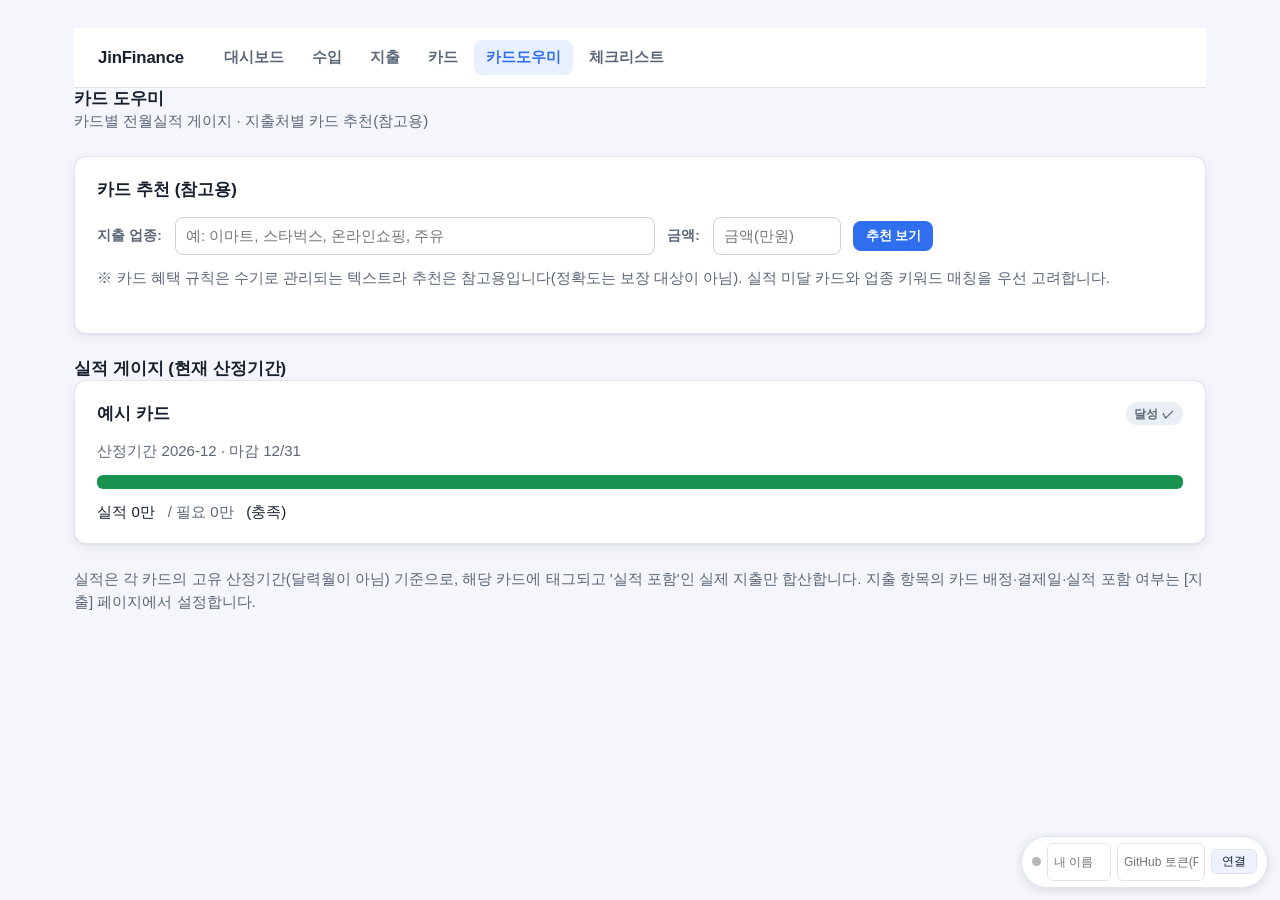
==== card-helper.html @ 0fb395fa "Add complete app shell (js/ + css/) — fix missing assets on GitHub Pages Web drag-drop dropped the s" ====
<!DOCTYPE html>
<html lang="ko">
<head>
  <meta charset="utf-8">
  <meta name="viewport" content="width=device-width, initial-scale=1">
  <title>JinFinance — 카드 도우미</title>
  <link rel="stylesheet" href="css/styles.css">
</head>
<body class="jf-page-body">
  <main class="jf-section">
    <header class="jf-section">
      <h1 class="card-title">카드 도우미</h1>
      <p class="muted">카드별 전월실적 게이지 · 지출처별 카드 추천(참고용)</p>
    </header>

    <section class="jf-section" id="recommender"></section>
    <h2 class="card-title jf-section">실적 게이지 (현재 산정기간)</h2>
    <section class="card-grid jf-section" id="gauges"></section>
    <section class="jf-section"><p class="muted" id="helper-note"></p></section>
  </main>

  <script src="js/format.js"></script>
  <script src="js/schema.js"></script>
  <script src="js/seed.js"></script>
  <script src="js/store.js"></script>
  <script src="js/calc.js"></script>
  <script src="js/ui.js"></script>
  <script src="js/sync-config.js"></script>
  <script src="js/sync.js"></script>
  <script src="js/sync-ui.js"></script>
  <script src="js/app-helper.js"></script>
</body>
</html>
---- css/styles.css ----
/*
 * JinFinance — css/styles.css
 * Shared stylesheet for all pages. No external fonts/CDN (file:// + CSP-safe).
 * PC-first, responsive down to mobile. Light + dark via prefers-color-scheme.
 *
 * ── Class API (for app-<page>.js / *.html authors) ──────────────────────
 * Layout:
 *   .jf-page-body        wrap page content below the nav (auto max-width, gutters)
 *   .jf-section          vertical rhythm block (margin between page sections)
 *   .jf-grid-2 / .jf-grid-3   responsive column grid (2 / 3 columns -> 1 on mobile)
 *
 * Nav + banner (DOM generated by JF.ui.renderNav/showBanner — classes documented
 * here only so app scripts can target them, do not hand-author #jf-nav/#jf-banner):
 *   #jf-nav .jf-nav-list .jf-nav-link.active
 *   #jf-banner .jf-banner-error / .jf-banner-warn / .jf-banner-info
 *
 * Cards / 단(段) blocks:
 *   .card                 generic elevated panel (padding, radius, shadow)
 *   .card-header / .card-title / .card-body / .card-footer
 *   .card-grid            grid of .card (auto-fit, responsive)
 *
 * KPI / summary tiles:
 *   .kpi-grid  > .kpi-tile > .kpi-label, .kpi-value, .kpi-sub
 *
 * Tables:
 *   .table-wrap            horizontal-scroll wrapper (wrap any <table>)
 *   table.table            base table style (zebra rows, sticky header)
 *   td.num / th.num        right-aligned, tabular-nums (money/number columns)
 *   .negative              red text for negative amounts (inline use)
 *   tr.row-negative        red-tinted row highlight (e.g. balanceEnd < 0)
 *
 * Badges / tags:
 *   .badge, .badge-star, .badge-muted, .badge-danger
 *
 * Forms:
 *   label, input, select, textarea styled by element (no class required)
 *   .field                 label+input vertical grouping
 *   .field-row             horizontal grouping of .field (wraps on mobile)
 *   .subhead               small divider label grouping related fields
 *                          within a long form (e.g. expenses edit form)
 *
 * Buttons:
 *   .btn, .btn-primary, .btn-secondary, .btn-danger, .btn-ghost, .btn-sm
 *
 * Utility:
 *   .muted, .text-right, .text-center, .stack (vertical flex gap)
 *   .push-right            margin-left:auto — pushes a single trailing
 *                          action (e.g. a row's lone delete/edit button)
 *                          to the right edge; do not use in multi-button
 *                          action groups (those stay grouped together)
 * ─────────────────────────────────────────────────────────────────────── */

/* ---------------------------------------------------------------------- */
/* Design tokens                                                          */
/* ---------------------------------------------------------------------- */

:root {
  --jf-bg: #f4f6fb;
  --jf-bg-elevated: #ffffff;
  --jf-bg-sunken: #eaeef5;
  --jf-text: #16202e;
  --jf-text-muted: #5b6779;
  --jf-border: #dfe4ee;
  --jf-border-strong: #c7cfdf;

  --jf-primary: #2f6fed;
  --jf-primary-hover: #1f56c9;
  --jf-primary-soft: #e8f0ff;

  --jf-success: #17924f;
  --jf-success-soft: #e5f7ec;
  --jf-danger: #d0342c;
  --jf-danger-soft: #fdeceb;
  --jf-warning: #b4740e;
  --jf-warning-soft: #fdf3e0;
  --jf-info: #0d84ac;
  --jf-info-soft: #e4f5fb;

  --jf-shadow: 0 1px 2px rgba(20, 30, 50, 0.06), 0 4px 14px rgba(20, 30, 50, 0.06);
  --jf-radius: 12px;
  --jf-radius-sm: 8px;
  --jf-banner-height: 48px;

  --jf-font: -apple-system, BlinkMacSystemFont, "Segoe UI", "Apple SD Gothic Neo",
    "Noto Sans KR", "Malgun Gothic", Roboto, Helvetica, Arial, sans-serif;
  --jf-font-mono: ui-monospace, "SFMono-Regular", Consolas, "Liberation Mono", monospace;
}

@media (prefers-color-scheme: dark) {
  :root {
    --jf-bg: #0f1420;
    --jf-bg-elevated: #171f2e;
    --jf-bg-sunken: #10151f;
    --jf-text: #e7ecf5;
    --jf-text-muted: #97a2b8;
    --jf-border: #2a3348;
    --jf-border-strong: #3a4560;

    --jf-primary: #5b8dfc;
    --jf-primary-hover: #7ea2fd;
    --jf-primary-soft: #1a2740;

    --jf-success: #3ecb7d;
    --jf-success-soft: #123423;
    --jf-danger: #ff6259;
    --jf-danger-soft: #3a1a1a;
    --jf-warning: #f0a93e;
    --jf-warning-soft: #3a2c10;
    --jf-info: #47c1ef;
    --jf-info-soft: #102e39;

    --jf-shadow: 0 1px 2px rgba(0, 0, 0, 0.35), 0 6px 20px rgba(0, 0, 0, 0.35);
  }
}

/* ---------------------------------------------------------------------- */
/* Reset + base                                                           */
/* ---------------------------------------------------------------------- */

*,
*::before,
*::after {
  box-sizing: border-box;
}

html,
body {
  margin: 0;
  padding: 0;
}

body {
  background: var(--jf-bg);
  color: var(--jf-text);
  font-family: var(--jf-font);
  font-size: 15px;
  line-height: 1.5;
  -webkit-font-smoothing: antialiased;
  text-rendering: optimizeLegibility;
}

body.jf-has-banner {
  padding-top: var(--jf-banner-height);
}

h1,
h2,
h3,
h4 {
  margin: 0 0 0.6em;
  font-weight: 700;
  line-height: 1.3;
}

h1 { font-size: 1.6rem; }
h2 { font-size: 1.25rem; }
h3 { font-size: 1.05rem; }

p { margin: 0 0 0.75em; }

a {
  color: var(--jf-primary);
  text-decoration: none;
}
a:hover { text-decoration: underline; }

hr {
  border: none;
  border-top: 1px solid var(--jf-border);
  margin: 1.25rem 0;
}

/* ---------------------------------------------------------------------- */
/* Banner (non-dismissable) — DOM created by JF.ui.showBanner             */
/* ---------------------------------------------------------------------- */

.jf-banner {
  position: fixed;
  top: 0;
  left: 0;
  right: 0;
  z-index: 1000;
  min-height: var(--jf-banner-height);
  display: flex;
  align-items: center;
  justify-content: center;
  gap: 0.5em;
  padding: 0.6rem 1rem;
  font-weight: 600;
  font-size: 0.9rem;
  text-align: center;
  box-shadow: 0 2px 10px rgba(0, 0, 0, 0.15);
}

.jf-banner-error {
  background: var(--jf-danger);
  color: #fff;
}
.jf-banner-warn {
  background: var(--jf-warning);
  color: #1a1300;
}
.jf-banner-info {
  background: var(--jf-info);
  color: #fff;
}

/* ---------------------------------------------------------------------- */
/* Nav — DOM created by JF.ui.renderNav                                   */
/* ---------------------------------------------------------------------- */

.jf-nav {
  display: flex;
  align-items: center;
  gap: 1.25rem;
  flex-wrap: wrap;
  background: var(--jf-bg-elevated);
  border-bottom: 1px solid var(--jf-border);
  padding: 0.75rem 1.5rem;
  position: sticky;
  top: 0;
  z-index: 900;
}

body.jf-has-banner .jf-nav {
  top: var(--jf-banner-height);
}

.jf-nav-brand {
  font-weight: 800;
  font-size: 1.05rem;
  color: var(--jf-text);
  letter-spacing: -0.01em;
  margin-right: 0.5rem;
}

.jf-nav-list {
  list-style: none;
  display: flex;
  flex-wrap: wrap;
  gap: 0.25rem;
  margin: 0;
  padding: 0;
}

.jf-nav-item { display: flex; }

.jf-nav-link {
  display: inline-block;
  padding: 0.4rem 0.75rem;
  border-radius: var(--jf-radius-sm);
  color: var(--jf-text-muted);
  font-weight: 600;
  font-size: 0.92rem;
  text-decoration: none;
  transition: background 0.15s ease, color 0.15s ease;
}

.jf-nav-link:hover {
  background: var(--jf-bg-sunken);
  color: var(--jf-text);
  text-decoration: none;
}

.jf-nav-link.active {
  background: var(--jf-primary-soft);
  color: var(--jf-primary);
}

/* ---------------------------------------------------------------------- */
/* Page layout                                                            */
/* ---------------------------------------------------------------------- */

.jf-page-body {
  max-width: 1180px;
  margin: 0 auto;
  padding: 1.75rem 1.5rem 4rem;
}

.jf-section {
  margin-bottom: 1.5rem;
}
.jf-section:last-child {
  margin-bottom: 0;
}

.jf-grid-2 {
  display: grid;
  grid-template-columns: repeat(2, 1fr);
  gap: 1.25rem;
}

.jf-grid-3 {
  display: grid;
  grid-template-columns: repeat(3, 1fr);
  gap: 1.25rem;
}

.stack {
  display: flex;
  flex-direction: column;
  gap: 0.75rem;
}

/* ---------------------------------------------------------------------- */
/* Cards / 단(段) blocks                                                  */
/* ---------------------------------------------------------------------- */

.card {
  background: var(--jf-bg-elevated);
  border: 1px solid var(--jf-border);
  border-radius: var(--jf-radius);
  box-shadow: var(--jf-shadow);
  padding: 1.25rem 1.4rem;
}

.card-grid {
  display: grid;
  grid-template-columns: repeat(auto-fit, minmax(300px, 1fr));
  gap: 1.5rem;
  align-items: start;
}

/* One shared vertical rhythm for every stacked block: single-card sections
   (.jf-section margin), stacked cards in one section (this rule), and grid
   cards (.card-grid gap) all use the same 1.5rem so the page reads evenly.
   Excludes .card-grid: grid cells already space via `gap`, and a margin-top
   there pushes every card except the first down, misaligning row 1 (#2). */
.jf-section:not(.card-grid) > .card + .card { margin-top: 1.5rem; }

.card-header {
  display: flex;
  align-items: center;
  justify-content: space-between;
  gap: 0.75rem;
  margin-bottom: 0.9rem;
}

.card-title {
  font-size: 1.05rem;
  font-weight: 700;
  margin: 0;
}

.card-body { color: var(--jf-text); }

.card-footer {
  margin-top: 1rem;
  padding-top: 0.9rem;
  border-top: 1px solid var(--jf-border);
  display: flex;
  gap: 0.6rem;
  justify-content: flex-end;
}

/* ---------------------------------------------------------------------- */
/* KPI / summary tiles                                                    */
/* ---------------------------------------------------------------------- */

.kpi-grid {
  display: grid;
  grid-template-columns: repeat(auto-fit, minmax(190px, 1fr));
  gap: 1rem;
}

.kpi-tile {
  background: var(--jf-bg-elevated);
  border: 1px solid var(--jf-border);
  border-radius: var(--jf-radius);
  box-shadow: var(--jf-shadow);
  padding: 1.1rem 1.25rem;
}

.kpi-label {
  font-size: 0.82rem;
  color: var(--jf-text-muted);
  font-weight: 600;
  text-transform: uppercase;
  letter-spacing: 0.03em;
  margin-bottom: 0.35rem;
}

.kpi-value {
  font-size: 1.6rem;
  font-weight: 800;
  font-variant-numeric: tabular-nums;
  letter-spacing: -0.01em;
}

.kpi-sub {
  margin-top: 0.3rem;
  font-size: 0.82rem;
  color: var(--jf-text-muted);
}

.kpi-value.negative,
.kpi-tile.negative .kpi-value {
  color: var(--jf-danger);
}

/* ---------------------------------------------------------------------- */
/* Tables                                                                 */
/* ---------------------------------------------------------------------- */

.table-wrap {
  overflow-x: auto;
  border: 1px solid var(--jf-border);
  border-radius: var(--jf-radius);
  background: var(--jf-bg-elevated);
}

table.table {
  width: 100%;
  border-collapse: collapse;
  font-size: 0.92rem;
  min-width: 560px;
}

table.table th,
table.table td {
  padding: 0.6rem 0.9rem;
  border-bottom: 1px solid var(--jf-border);
  text-align: left;
  white-space: nowrap;
}

table.table thead th {
  position: sticky;
  top: 0;
  background: var(--jf-bg-sunken);
  color: var(--jf-text-muted);
  font-weight: 700;
  font-size: 0.78rem;
  text-transform: uppercase;
  letter-spacing: 0.03em;
  z-index: 1;
}

/* Bonus (★) marker sitting above the month date in the dashboard header,
   so it doesn't widen the data cells below (#4). */
.th-star {
  display: block;
  font-size: 0.72rem;
  line-height: 1;
  color: #d9a400;
  margin-bottom: 2px;
  letter-spacing: 0;
}

/* Compact key/value + column tables used inside cards (카드 섹션, #3). */
.kv-table {
  width: 100%;
  border-collapse: collapse;
  font-size: 0.88rem;
}
.kv-table caption {
  text-align: left;
  font-size: 0.72rem;
  font-weight: 700;
  text-transform: uppercase;
  letter-spacing: 0.03em;
  color: var(--jf-text-muted);
  padding: 0 0 0.35rem;
}
.kv-table th,
.kv-table td {
  text-align: left;
  padding: 0.4rem 0.55rem;
  border-top: 1px solid var(--jf-border);
  vertical-align: top;
  line-height: 1.4;
}
.kv-table thead th {
  border-top: none;
  font-size: 0.72rem;
  font-weight: 700;
  text-transform: uppercase;
  letter-spacing: 0.03em;
  color: var(--jf-text-muted);
  white-space: nowrap;
}
.kv-table tbody th {          /* key column of the 기본 정보 table */
  color: var(--jf-text-muted);
  font-weight: 600;
  white-space: nowrap;
  width: 1%;
}
.kv-table .kv-amt {           /* 전월실적 / 한도 — narrow numeric column */
  white-space: nowrap;
  width: 1%;
  font-variant-numeric: tabular-nums;
}

/* Clickable row label in the dashboard table → jumps to that item's editor (#6). */
.row-link { color: var(--jf-primary); text-decoration: none; }
.row-link:hover { text-decoration: underline; }

/* Dense list table for the 지출 tab (#3b): tighter padding + clickable rows +
   a full-width inline editor row. Use `class="table table-dense"`. */
.table-dense th,
.table-dense td { padding: 0.35rem 0.6rem; font-size: 0.86rem; }
.exp-row { cursor: pointer; }
.exp-row:hover td,
.exp-row.is-open td { background: var(--jf-bg-sunken); }
.exp-edit-cell {
  white-space: normal;
  background: var(--jf-bg-sunken);
  padding: 0.6rem 0.9rem;
}
.cell-wrap { white-space: normal; }   /* let long 항목명 wrap */

/* Pastel category chip (분류) — background set inline per category color (#2).
   Dark text stays readable on light pastels in both themes. */
.cat-chip {
  display: inline-block;
  padding: 0.1rem 0.55rem;
  border-radius: 999px;
  font-size: 0.8rem;
  font-weight: 600;
  color: #2b2b2b;
  white-space: nowrap;
}
/* Reorder (↑/↓) buttons in the 지출 table — compact, side by side. */
.reorder-cell { white-space: nowrap; width: 1%; }
.reorder-cell .btn { padding: 0.1rem 0.4rem; }
.cat-color { width: 2.2rem; height: 1.8rem; padding: 0; border: 1px solid var(--jf-border); border-radius: 6px; background: none; cursor: pointer; vertical-align: middle; }

/* ---------------------------------------------------------------------- */
/* 카드별 실적 멀티티어 게이지 (지출 페이지, 월 선택 실시간 예측)          */
/* ---------------------------------------------------------------------- */
.perf-panel { display: flex; flex-direction: column; gap: 1.1rem; }
.perf-row-head {
  display: flex;
  justify-content: space-between;
  align-items: baseline;
  gap: 0.5rem;
  margin-bottom: 0.4rem;
}
.perf-name { font-weight: 600; }
.perf-bar { position: relative; padding-bottom: 1.2rem; }   /* 아래 티어 라벨 자리 */
.perf-track {
  position: relative;
  height: 16px;
  background: var(--jf-bg-sunken);
  border: 1px solid var(--jf-border);
  border-radius: 8px;
  overflow: hidden;
}
.perf-fill {
  position: absolute;
  left: 0; top: 0;
  height: 100%;
  background: var(--jf-primary);
  transition: width 0.2s ease;
}
.perf-fill.is-met { background: var(--jf-success); }
.perf-tier {                 /* 티어 경계선 — perf-bar 기준 절대배치(트랙 위에 겹침) */
  position: absolute;
  top: 0;
  height: 18px;
  width: 2px;
  background: var(--jf-text-muted);
}
.perf-tier.is-met { background: var(--jf-success); }
.perf-tier-lbl {
  position: absolute;
  top: 20px;
  transform: translateX(-50%);
  font-size: 0.7rem;
  color: var(--jf-text-muted);
  white-space: nowrap;
}
.perf-tier-lbl.is-met { color: var(--jf-success); font-weight: 700; }

table.table tbody tr:hover {
  background: var(--jf-bg-sunken);
}

table.table tbody tr:last-child td {
  border-bottom: none;
}

td.num,
th.num {
  text-align: right;
  font-variant-numeric: tabular-nums;
  font-family: var(--jf-font-mono);
}

.negative {
  color: var(--jf-danger);
  font-weight: 700;
}

tr.row-negative td {
  background: var(--jf-danger-soft);
}

tr.row-highlight td {
  background: var(--jf-primary-soft);
}

/* ---------------------------------------------------------------------- */
/* Badges                                                                 */
/* ---------------------------------------------------------------------- */

.badge {
  display: inline-flex;
  align-items: center;
  gap: 0.25em;
  padding: 0.15rem 0.55rem;
  border-radius: 999px;
  font-size: 0.75rem;
  font-weight: 700;
  background: var(--jf-bg-sunken);
  color: var(--jf-text-muted);
  white-space: nowrap;
}

.badge-star {
  background: var(--jf-warning-soft);
  color: var(--jf-warning);
}

.badge-danger {
  background: var(--jf-danger-soft);
  color: var(--jf-danger);
}

.badge-muted {
  background: var(--jf-bg-sunken);
  color: var(--jf-text-muted);
}

/* ---------------------------------------------------------------------- */
/* Forms                                                                  */
/* ---------------------------------------------------------------------- */

label {
  display: block;
  font-size: 0.85rem;
  font-weight: 600;
  color: var(--jf-text-muted);
  margin-bottom: 0.3rem;
}

input,
select,
textarea {
  width: 100%;
  height: 2.4rem;
  font: inherit;
  color: var(--jf-text);
  background: var(--jf-bg-elevated);
  border: 1px solid var(--jf-border-strong);
  border-radius: var(--jf-radius-sm);
  padding: 0.4rem 0.65rem;
  transition: border-color 0.15s ease, box-shadow 0.15s ease;
}

textarea {
  height: auto;
  min-height: 3.5rem;
  resize: vertical;
  line-height: 1.5;
}

input:focus,
select:focus,
textarea:focus {
  outline: none;
  border-color: var(--jf-primary);
  box-shadow: 0 0 0 3px var(--jf-primary-soft);
}

input[type="checkbox"],
input[type="radio"] {
  width: auto;
  height: auto;
  margin: 0;
  accent-color: var(--jf-primary);
}

/* Vertical label+control group (label sits above the control). */
.field {
  display: flex;
  flex-direction: column;
  gap: 0.3rem;
}

/* Horizontal cluster of labels + controls + buttons, tidily aligned.
   Controls get consistent, type-based widths so every row lines up the
   same way across all pages (money boxes one width, date pickers another,
   text boxes flexible). This is the core of the layout consistency. */
.field-row {
  display: flex;
  flex-wrap: wrap;
  align-items: center;
  gap: 0.5rem 0.8rem;
  margin-bottom: 0.7rem;
}
.field-row:last-child { margin-bottom: 0; }
.stack > .field-row { margin-bottom: 0; }

/* inline labels inside a row sit beside their control (not block-stacked). */
.field-row > label {
  display: inline-flex;
  align-items: center;
  gap: 0.4rem;
  margin: 0;
  flex: 0 0 auto;
  white-space: nowrap;
}

/* uniform, predictable control widths inside a row. */
.field-row > input,
.field-row > select,
.field-row > textarea { width: auto; }

.field-row > input[type="text"] { flex: 1 1 14rem; min-width: 11rem; max-width: 30rem; }
.field-row > input[type="number"] { flex: 0 0 auto; width: 8rem; }
.field-row > input[type="month"],
.field-row > input[type="date"] { flex: 0 0 auto; width: 11rem; }
.field-row > select { flex: 1 1 11rem; min-width: 9rem; max-width: 24rem; }
.field-row > textarea { flex: 1 1 100%; }

.field-row > .field { flex: 1 1 200px; }
.field-row > .btn { flex: 0 0 auto; }
.field-row > span,
.field-row > .muted { flex: 0 1 auto; }

/* Small divider label that groups related fields inside a long form
   (e.g. "기본" / "금액" / "반복" in the expenses edit form) without
   introducing an extra nested container. Sits between .field-rows inside
   a .stack; the first one in a form needs no rule (right under the
   card-header already provides separation). */
.subhead {
  margin-top: 0.5rem;
  padding-top: 0.7rem;
  border-top: 1px dashed var(--jf-border);
  font-size: 0.78rem;
  font-weight: 700;
  color: var(--jf-text-muted);
  text-transform: uppercase;
  letter-spacing: 0.03em;
}
.subhead:first-child {
  margin-top: 0;
  padding-top: 0;
  border-top: none;
}

/* ---------------------------------------------------------------------- */
/* Buttons                                                                */
/* ---------------------------------------------------------------------- */

.btn {
  display: inline-flex;
  align-items: center;
  justify-content: center;
  gap: 0.4em;
  font: inherit;
  font-weight: 700;
  font-size: 0.88rem;
  padding: 0.55rem 1.1rem;
  border-radius: var(--jf-radius-sm);
  border: 1px solid transparent;
  cursor: pointer;
  background: var(--jf-bg-sunken);
  color: var(--jf-text);
  transition: background 0.15s ease, border-color 0.15s ease, opacity 0.15s ease;
}

.btn:hover { opacity: 0.9; }
.btn:disabled { opacity: 0.5; cursor: not-allowed; }

.btn-primary {
  background: var(--jf-primary);
  color: #fff;
}
.btn-primary:hover { background: var(--jf-primary-hover); }

.btn-secondary {
  background: transparent;
  border-color: var(--jf-border-strong);
  color: var(--jf-text);
}

.btn-danger {
  background: var(--jf-danger);
  color: #fff;
}

.btn-ghost {
  background: transparent;
  color: var(--jf-primary);
}

.btn-sm {
  padding: 0.3rem 0.7rem;
  font-size: 0.8rem;
}

/* ---------------------------------------------------------------------- */
/* Utilities                                                              */
/* ---------------------------------------------------------------------- */

.muted { color: var(--jf-text-muted); }
.text-right { text-align: right; }
.text-center { text-align: center; }

/* Pushes a single trailing action (e.g. a list row's lone edit/delete
   button) to the right edge of its .field-row. Only for rows that end in
   ONE action — multi-button action groups (save/cancel/delete) stay
   grouped and should not use this. */
.push-right { margin-left: auto; }

/* ---------------------------------------------------------------------- */
/* Responsive (PC-first, degrade down to mobile)                         */
/* ---------------------------------------------------------------------- */

@media (max-width: 900px) {
  .jf-grid-2,
  .jf-grid-3 {
    grid-template-columns: 1fr;
  }
}

@media (max-width: 640px) {
  .jf-page-body {
    padding: 1.25rem 1rem 3rem;
  }

  .jf-nav {
    padding: 0.6rem 1rem;
    gap: 0.75rem;
  }

  .jf-nav-brand {
    width: 100%;
    margin-right: 0;
  }

  .card,
  .kpi-tile {
    padding: 1rem;
  }

  .field-row {
    flex-direction: column;
    align-items: stretch;
    gap: 0.55rem;
  }

  .field-row > input,
  .field-row > select,
  .field-row > textarea,
  .field-row > .btn {
    width: 100%;
    max-width: none;
    flex: 1 1 auto;
  }

  .field-row > label { white-space: normal; }

  h1 { font-size: 1.35rem; }
}

/* ---------------------------------------------------------------------- */
/* D-Day 체크리스트 페이지                                                 */
/* ---------------------------------------------------------------------- */

/* 그룹 색이 배경으로 깔리는 셀(테이블/그룹칩)은 어두운 텍스트로 가독성 유지. */
.cell-colored { color: #242424; }

/* 상태 배지 */
.status-badge {
  display: inline-block;
  padding: 0.05rem 0.55rem;
  border-radius: 999px;
  font-size: 0.75rem;
  font-weight: 600;
  white-space: nowrap;
}
.status-pending { background: var(--jf-bg-sunken); color: var(--jf-text-muted); }
.status-progress { background: #FCF3CF; color: #7d6608; }
.status-done { background: #D5F5E3; color: #1e6b3a; }

/* D-Day 그룹 칩(필터 버튼) */
.dday-chip {
  display: inline-flex;
  align-items: center;
  gap: 0.35rem;
  padding: 0.2rem 0.7rem;
  border-radius: 999px;
  border: 1px solid var(--jf-border);
  font-size: 0.82rem;
  font-weight: 600;
  cursor: pointer;
  color: #242424;
}
.dday-chip.is-active { outline: 2px solid var(--jf-primary); outline-offset: 1px; }

/* 소항목(상세/메모) 리스트 */
.subitem-row { display: flex; align-items: center; gap: 0.5rem; }
.subitem-row.is-checked > span { text-decoration: line-through; color: var(--jf-text-muted); }

/* 캘린더 그리드 */
.cal-grid { display: grid; grid-template-columns: repeat(7, 1fr); gap: 4px; }
.cal-weekday {
  text-align: center; font-size: 0.72rem; font-weight: 700;
  color: var(--jf-text-muted); text-transform: uppercase; padding: 2px 0;
}
.cal-cell {
  min-height: 66px;
  border: 1px solid var(--jf-border);
  border-radius: 6px;
  padding: 3px 4px;
  font-size: 0.72rem;
  overflow: hidden;
}
.cal-cell.is-blank { border: none; background: transparent; }
.cal-cell.is-colored { color: #242424; }              /* 그룹색 배경 위 어두운 텍스트 */
.cal-daynum { font-weight: 700; font-size: 0.7rem; color: var(--jf-text-muted); }
.cal-cell.is-colored .cal-daynum { color: #3a3a3a; }
.cal-daynum.is-dday { color: var(--jf-danger); }
.cal-item {
  display: block; white-space: nowrap; overflow: hidden; text-overflow: ellipsis;
  line-height: 1.35;
}
.cal-item.is-done { text-decoration: line-through; opacity: 0.6; }
.cal-item.is-pending { opacity: 0.55; }

/* ── GitHub 동기화 바(우하단 고정) ───────────────────────────────── */
.jf-sync-bar {
  position: fixed; right: 12px; bottom: 12px; z-index: 60;
  display: flex; align-items: center; gap: 6px;
  padding: 6px 10px; border-radius: 999px;
  background: var(--jf-surface, #fff); border: 1px solid var(--jf-border, #e2e2e2);
  box-shadow: 0 2px 10px rgba(0,0,0,0.12); font-size: 0.78rem;
}
.jf-sync-dot { width: 9px; height: 9px; border-radius: 50%; display: inline-block; flex: none; }
.jf-sync-dot.ok { background: #2ec16b; }
.jf-sync-dot.off { background: #b7b7b7; }
.jf-sync-txt { color: var(--jf-text, #333); white-space: nowrap; }
.jf-sync-input {
  width: 88px; padding: 3px 6px; font-size: 0.75rem;
  border: 1px solid var(--jf-border, #d9d9d9); border-radius: 6px;
}
.jf-sync-input.jf-sync-name { width: 64px; }
.jf-sync-btn {
  padding: 3px 10px; font-size: 0.75rem; cursor: pointer;
  border: 1px solid var(--jf-border, #d9d9d9); border-radius: 6px;
  background: var(--jf-accent-soft, #eef2ff); color: var(--jf-text, #333);
}
.jf-sync-btn:hover { filter: brightness(0.96); }
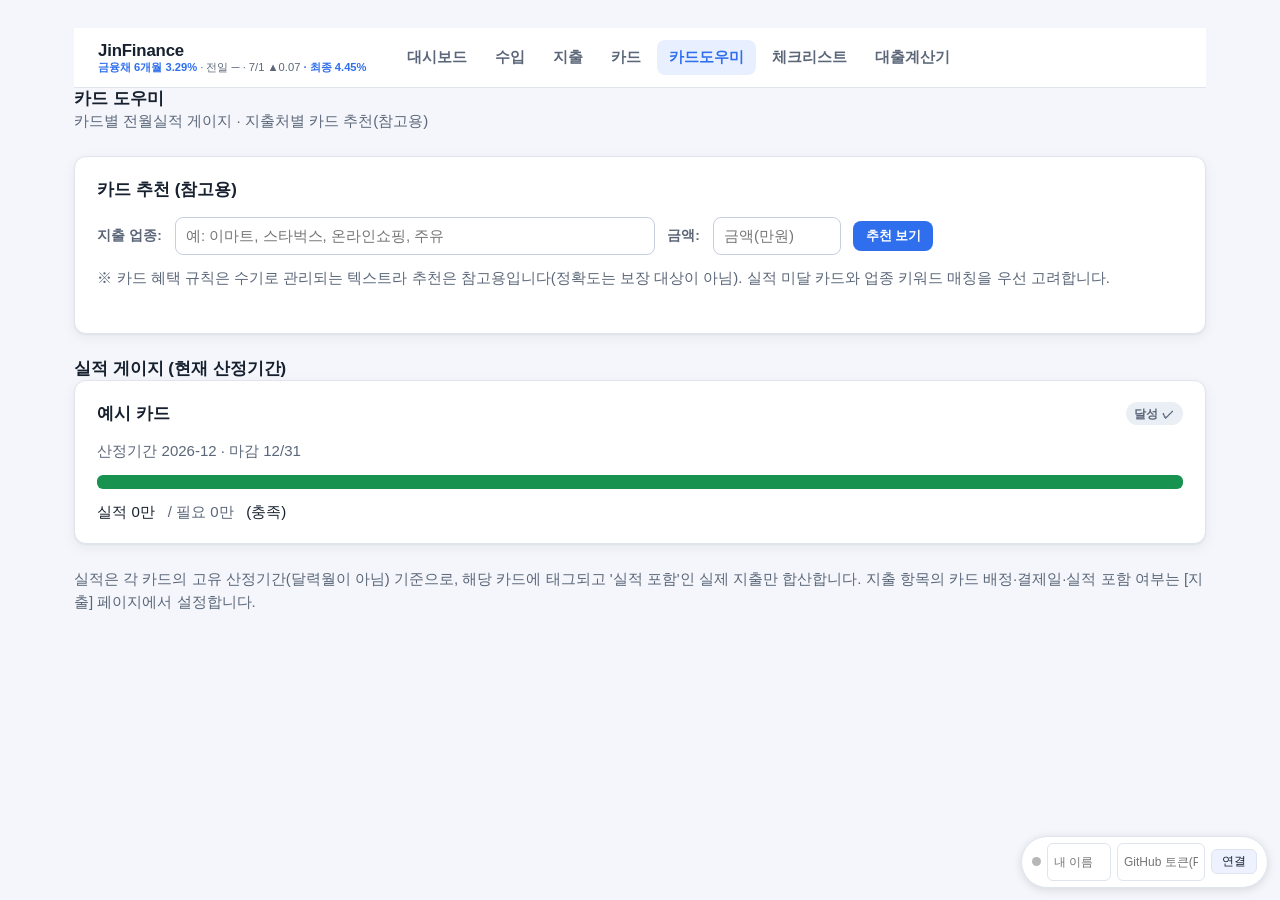
==== commit f2fd39a4: "feat: 헤더 예상 원리금(대표 대출) + 연동금리 실표기 - 케이스목록에 "대표 대출" 선택 열 추가 → 상단 JinFinance 헤더(최종금리 옆)에   해당 대출 월 원리금" ====
--- a/card-helper.html
+++ b/card-helper.html
@@ -25,6 +25,7 @@
   <script src="js/store.js"></script>
   <script src="js/calc.js"></script>
   <script src="js/ui.js"></script>
+  <script src="js/loan.js"></script>
   <script src="js/sync-config.js"></script>
   <script src="js/sync.js"></script>
   <script src="js/sync-ui.js"></script>
--- a/css/styles.css
+++ b/css/styles.css
@@ -233,6 +233,18 @@
   letter-spacing: -0.01em;
   margin-right: 0.5rem;
 }
+/* 브랜드 + 기준금리 줄(타이틀 아래) 세로 묶음 */
+.jf-nav-brandbox { display: flex; flex-direction: column; justify-content: center; margin-right: 0.5rem; line-height: 1.15; }
+.jf-nav-brandbox .jf-nav-brand { margin-right: 0; }
+.jf-ref-rate { font-size: 0.7rem; font-weight: 600; white-space: normal; }
+.jf-ref-rate:empty { display: none; }   /* 값 로드 전/실패 시 자리 안 차지 */
+.jf-ref-base  { color: var(--jf-primary); font-weight: 600; }
+.jf-ref-delta { color: var(--jf-text-muted); font-weight: 500; }
+.jf-ref-final { color: var(--jf-primary); font-weight: 800; }
+.jf-ref-payment:empty { display: none; }   /* 대표 대출 미지정 시 자리 안 차지 */
+.jf-ref-pay-label { color: var(--jf-text-muted); font-weight: 600; }
+.jf-ref-pay-val   { color: var(--jf-success); font-weight: 800; }
+.jf-ref-pay-live  { color: var(--jf-success); font-weight: 600; }
 
 .jf-nav-list {
   list-style: none;
@@ -404,6 +416,7 @@
 
 .table-wrap {
   overflow-x: auto;
+  -webkit-overflow-scrolling: touch;   /* 모바일에서 관성 스크롤(넓은 표는 표 안에서만 좌우 이동) */
   border: 1px solid var(--jf-border);
   border-radius: var(--jf-radius);
   background: var(--jf-bg-elevated);
@@ -827,6 +840,10 @@
 }
 
 @media (max-width: 640px) {
+  /* 폰에서 전체를 조금 작게(rem 기준 축소). 입력칸 글자는 16px로 따로 유지(iOS 확대 방지). */
+  html { font-size: 14px; }
+  body { font-size: 1rem; }
+
   .jf-page-body {
     padding: 1.25rem 1rem 3rem;
   }
@@ -836,7 +853,7 @@
     gap: 0.75rem;
   }
 
-  .jf-nav-brand {
+  .jf-nav-brandbox {
     width: 100%;
     margin-right: 0;
   }
@@ -846,22 +863,29 @@
     padding: 1rem;
   }
 
-  .field-row {
-    flex-direction: column;
-    align-items: stretch;
-    gap: 0.55rem;
+  /* iOS Safari는 16px 미만 컨트롤에 포커스하면 페이지를 확대 → 화면이 가로로 밀림.
+     16px로 고정해 방지. height:auto+min-height로 큰 글자 클리핑 방지(textarea는 자체 높이 유지). */
+  input, select, textarea { font-size: 16px; }
+  input, select { height: auto; min-height: 2.4rem; }
+
+  /* 필드 줄을 통짜 세로 스택(모두 100% 폭)으로 만들지 않고 wrap 유지 →
+     짧은 숫자/날짜 칸은 나란히, 텍스트/선택만 한 줄 차지 → 폼 세로 길이 대폭 단축. */
+  .field-row { gap: 0.5rem 0.6rem; }
+  .field-row > label { white-space: normal; }
+  .field-row > input[type="text"],
+  .field-row > select {
+    flex: 1 1 100%;
+    min-width: 0;
+    max-width: none;
   }
-
-  .field-row > input,
-  .field-row > select,
-  .field-row > textarea,
-  .field-row > .btn {
-    width: 100%;
-    max-width: none;
-    flex: 1 1 auto;
-  }
-
-  .field-row > label { white-space: normal; }
+  .field-row > input[type="number"] { flex: 0 0 auto; width: 6.5rem; }
+  .field-row > input[type="month"],
+  .field-row > input[type="date"] { flex: 0 0 auto; width: 9rem; }
+  .field-row > .btn { flex: 0 0 auto; width: auto; }
+
+  /* 넓은 데이터 표: 셀 여백을 줄여 (표 안에서 스크롤되는) 가로 폭을 축소. */
+  table.table th,
+  table.table td { padding: 0.45rem 0.6rem; }
 
   h1 { font-size: 1.35rem; }
 }
@@ -931,6 +955,56 @@
 .cal-item.is-done { text-decoration: line-through; opacity: 0.6; }
 .cal-item.is-pending { opacity: 0.55; }
 
+/* D-Day 값 열: 데스크톱 표에선 숨기고 모바일 리스트에서만 표시. */
+.cl-c-dday { display: none; }
+
+/* ── 체크리스트 항목 표: 모바일에서 열이 정렬된 리스트로 리플로우(가로 스크롤 제거) ── */
+@media (max-width: 640px) {
+  /* 표 최소폭 해제 + 블록화(헤더 숨김). */
+  table.table.cl-item-table { min-width: 0; }
+  .cl-item-table thead { display: none; }
+  .cl-item-table,
+  .cl-item-table tbody { display: block; width: 100%; }
+  .cl-item-table tr { display: block; }
+
+  /* 데이터 행 = 열 정렬 그리드: [D-day] [상태점] [제목] [타겟 mm-dd] [담당자] */
+  .cl-item-table tr.exp-row {
+    display: grid;
+    grid-template-columns: 3.2rem 1rem minmax(0, 1fr) 3rem 3.6rem;
+    align-items: center;
+    column-gap: 8px;
+    padding: 8px 12px;
+    border-bottom: 1px solid var(--jf-border);
+    cursor: pointer;
+  }
+  .cl-item-table tr.exp-row > td {
+    border: none; padding: 0;
+    white-space: nowrap; overflow: hidden; text-overflow: ellipsis;
+  }
+
+  /* 숨김: 분류(그룹)·태그·편집 열 */
+  .cl-c-group, .cl-c-tag, .cl-c-edit { display: none; }
+
+  /* 표시 순서·스타일 고정 */
+  .cl-c-dday { display: block; order: 1; font-size: 0.72rem; color: var(--jf-text-muted); font-variant-numeric: tabular-nums; }
+  .cl-c-status { order: 2; text-align: center; }
+  .cl-c-name { order: 3; font-weight: 600; }
+  .cl-c-target { order: 4; font-size: 0.75rem; color: var(--jf-text-muted); text-align: right; font-variant-numeric: tabular-nums; }
+  .cl-c-assignee { order: 5; font-size: 0.75rem; color: var(--jf-text-muted); text-align: right; }
+
+  /* 상태 = 색 원만(예정 회색 / 진행중 노랑 / 완료 초록), 텍스트 숨김. */
+  .cl-c-status .status-badge {
+    display: inline-block; width: 11px; height: 11px; padding: 0;
+    border-radius: 50%; font-size: 0; line-height: 0; color: transparent; vertical-align: middle;
+  }
+  .cl-item-table .status-pending { background: #b7b7b7; }
+  .cl-item-table .status-progress { background: #f1c40f; }
+  .cl-item-table .status-done { background: #2ecc71; }
+
+  /* 편집(펼침) 행: 전체폭 블록(그리드 아님) → 폼이 표 최소폭에 갇히지 않음. */
+  .cl-item-table tr td.exp-edit-cell { display: block; width: 100%; }
+}
+
 /* ── GitHub 동기화 바(우하단 고정) ───────────────────────────────── */
 .jf-sync-bar {
   position: fixed; right: 12px; bottom: 12px; z-index: 60;
@@ -954,3 +1028,52 @@
   background: var(--jf-accent-soft, #eef2ff); color: var(--jf-text, #333);
 }
 .jf-sync-btn:hover { filter: brightness(0.96); }
+
+/* ---------------------------------------------------------------------- */
+/* 대출계산기 — 상환표 컬럼 하이라이트 + 비교 케이스 색 구분               */
+/* th.num/td.num 기본 배경(sunken)보다 클래스 수가 많아 아래 규칙이 이김.   */
+/* ---------------------------------------------------------------------- */
+
+/* 대출 계산: 납부액(진하게) · 대출잔액(연하게) — 같은 primary 계열 강약 대비 */
+table.table td.loan-hl-pay,
+table.table th.loan-hl-pay {
+  background: rgba(47, 111, 237, 0.16);
+  color: var(--jf-primary);
+  font-weight: 700;
+}
+table.table td.loan-hl-bal,
+table.table th.loan-hl-bal {
+  background: rgba(47, 111, 237, 0.055);
+}
+
+/* 대출 비교: 케이스1 붉은색 · 케이스2 파란색 · 케이스3 녹색(파스텔).
+   납부액(-pay)은 진하게 + 굵게, 잔액(-bal)은 연하게. */
+table.table td.loan-cmp-c0-bal, table.table th.loan-cmp-c0-bal { background: rgba(208, 52, 44, 0.08); }
+table.table td.loan-cmp-c0-pay, table.table th.loan-cmp-c0-pay { background: rgba(208, 52, 44, 0.20); font-weight: 700; }
+table.table td.loan-cmp-c1-bal, table.table th.loan-cmp-c1-bal { background: rgba(47, 111, 237, 0.08); }
+table.table td.loan-cmp-c1-pay, table.table th.loan-cmp-c1-pay { background: rgba(47, 111, 237, 0.20); font-weight: 700; }
+table.table td.loan-cmp-c2-bal, table.table th.loan-cmp-c2-bal { background: rgba(23, 146, 79, 0.09); }
+table.table td.loan-cmp-c2-pay, table.table th.loan-cmp-c2-pay { background: rgba(23, 146, 79, 0.22); font-weight: 700; }
+
+/* 중도상환이 포함된 상환원금 행 — 골드 배지 + 좌측 강조선(파란 납부액/잔액과 구분) */
+.badge.badge-prepay {
+  margin-left: 0.4rem;
+  background: var(--jf-warning-soft);
+  color: var(--jf-warning);
+  border: 1px solid var(--jf-warning);
+  font-weight: 700;
+}
+table.table td.loan-prepay-cell { white-space: nowrap; }
+table.table tr.loan-prepay-row td:first-child { border-left: 3px solid var(--jf-warning); }
+
+@media (prefers-color-scheme: dark) {
+  table.table td.loan-hl-pay, table.table th.loan-hl-pay { background: rgba(91, 141, 252, 0.28); color: var(--jf-primary); }
+  table.table td.loan-hl-bal, table.table th.loan-hl-bal { background: rgba(91, 141, 252, 0.12); }
+
+  table.table td.loan-cmp-c0-bal, table.table th.loan-cmp-c0-bal { background: rgba(255, 98, 89, 0.14); }
+  table.table td.loan-cmp-c0-pay, table.table th.loan-cmp-c0-pay { background: rgba(255, 98, 89, 0.30); }
+  table.table td.loan-cmp-c1-bal, table.table th.loan-cmp-c1-bal { background: rgba(91, 141, 252, 0.14); }
+  table.table td.loan-cmp-c1-pay, table.table th.loan-cmp-c1-pay { background: rgba(91, 141, 252, 0.30); }
+  table.table td.loan-cmp-c2-bal, table.table th.loan-cmp-c2-bal { background: rgba(62, 203, 125, 0.14); }
+  table.table td.loan-cmp-c2-pay, table.table th.loan-cmp-c2-pay { background: rgba(62, 203, 125, 0.30); }
+}
